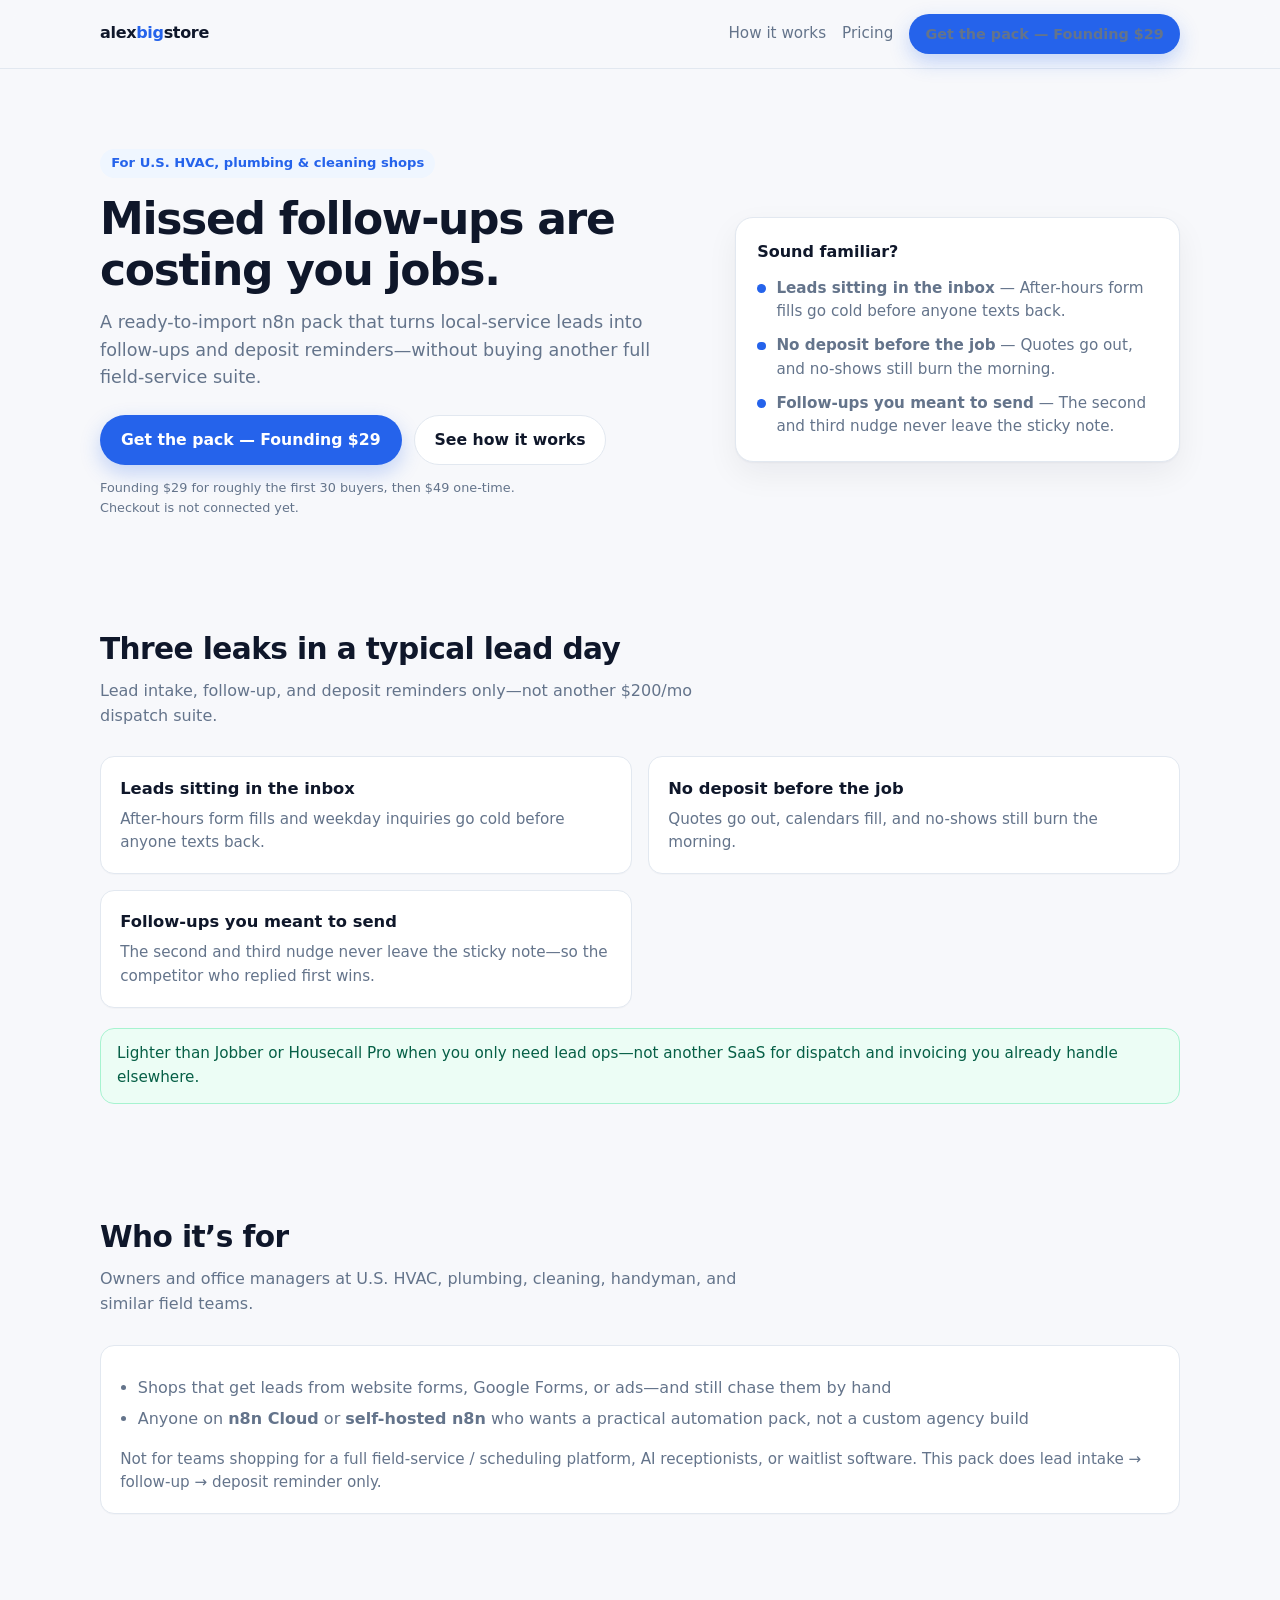
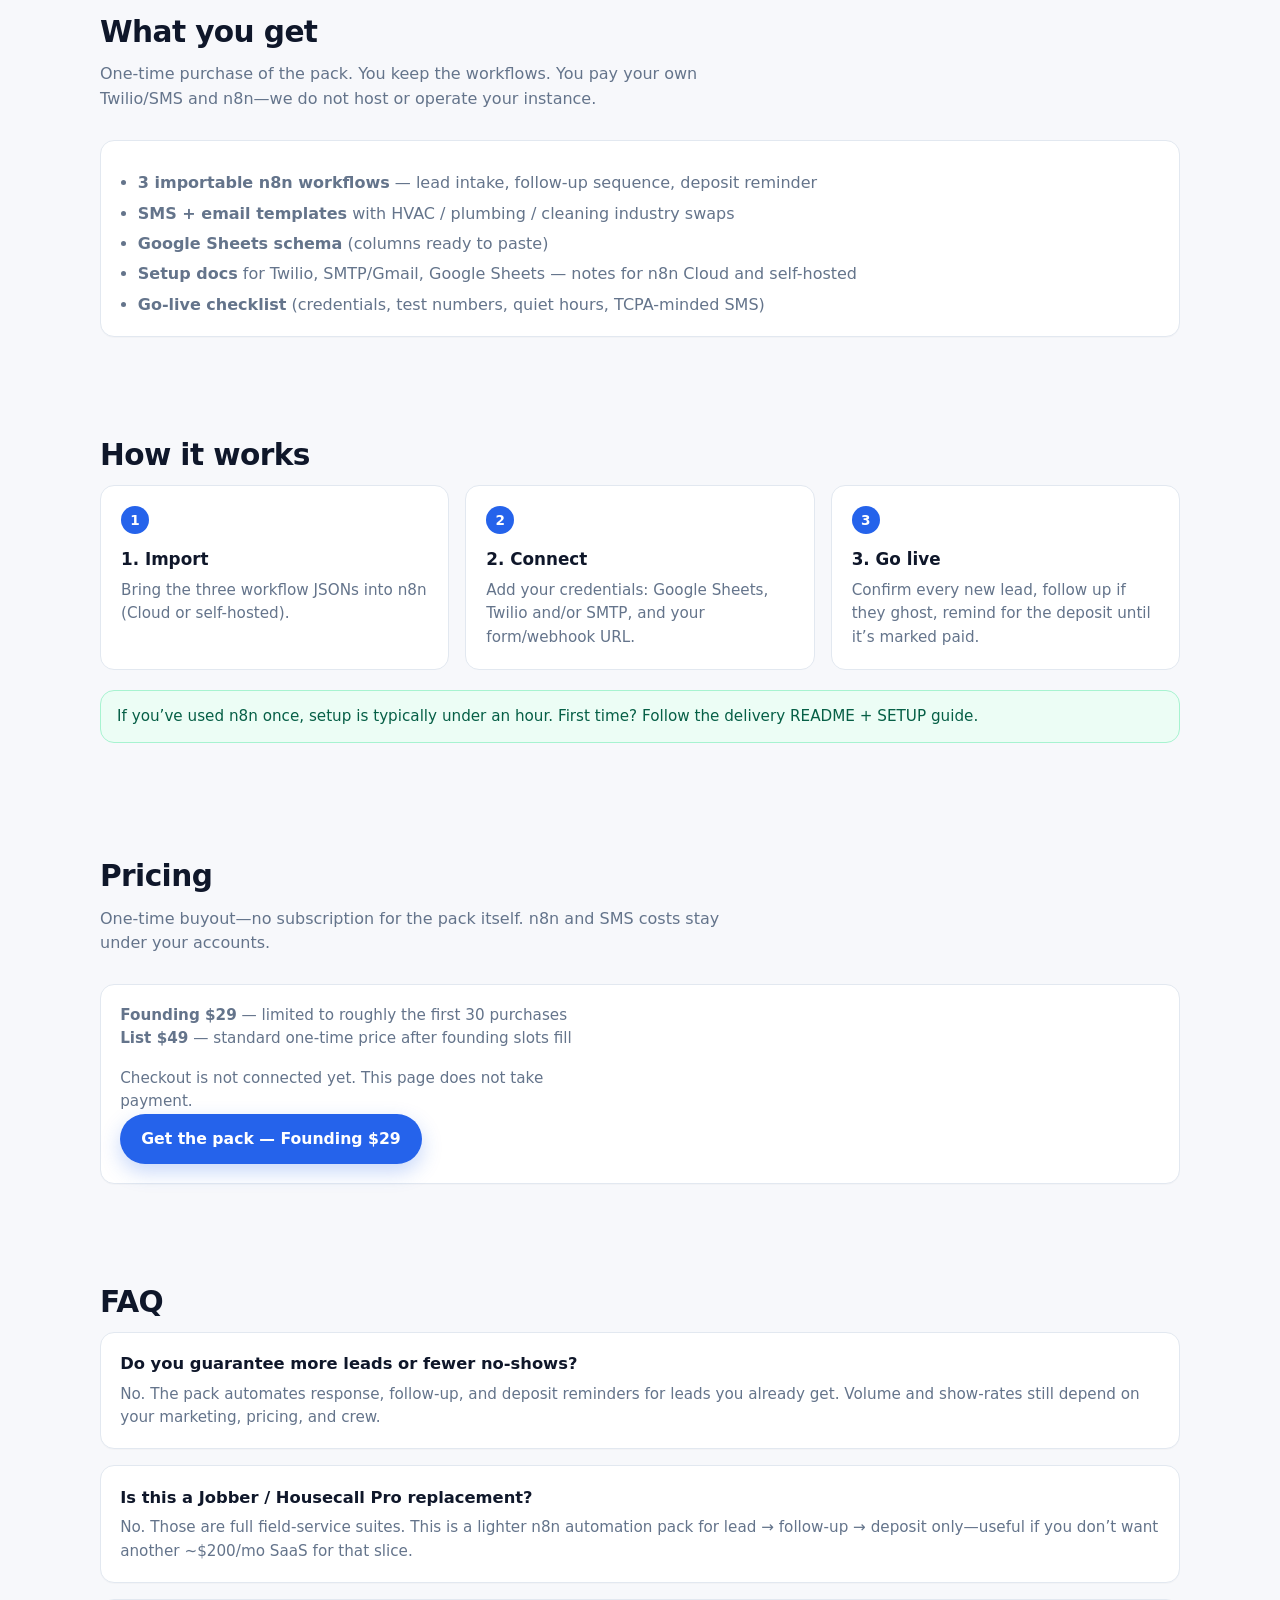
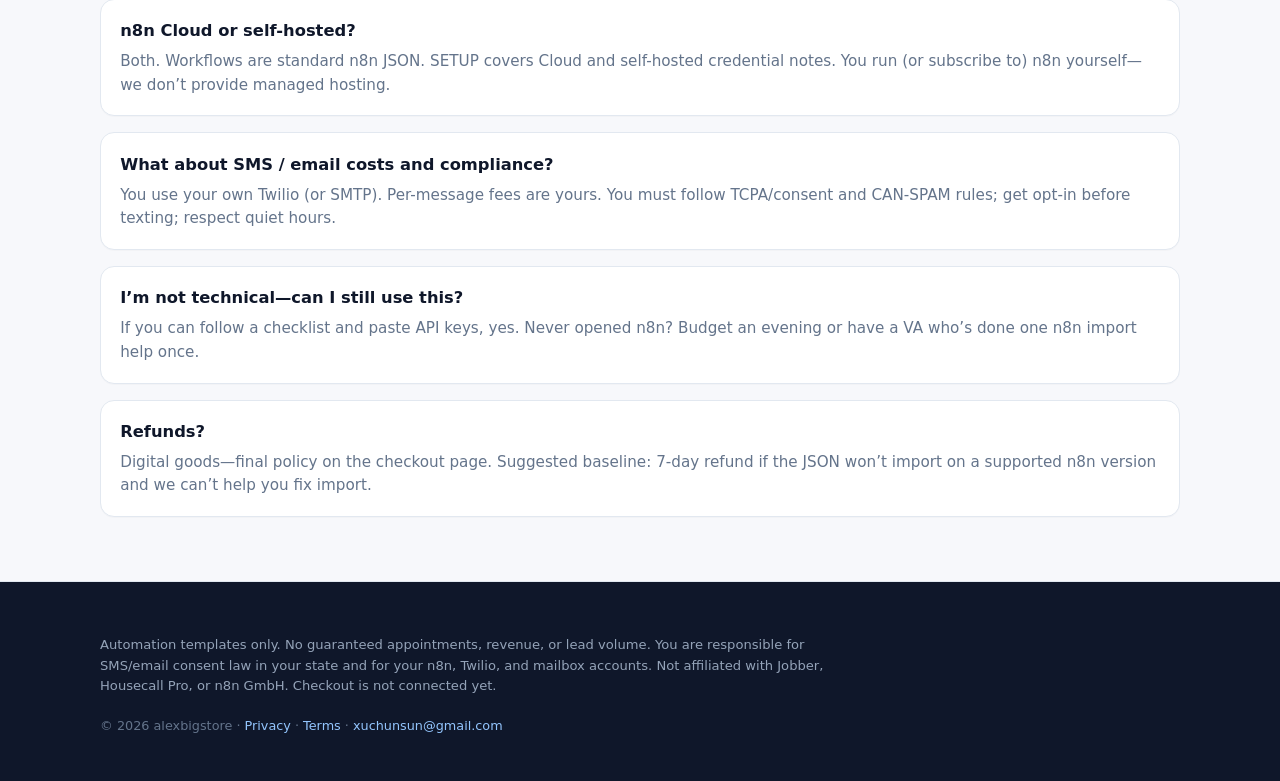
==== local-service-lead-ops/index.html @ c032e698 "Add Local Service Lead Ops Pack landing and thanks pages. Checkout is not connected yet; CTAs stay o" ====
<!DOCTYPE html>
<html lang="en">
<head>
  <meta charset="utf-8" />
  <meta name="viewport" content="width=device-width, initial-scale=1" />
  <title>Local Service Lead Ops Pack — Founding $29 | alexbigstore</title>
  <meta name="description" content="A ready-to-import n8n pack that turns local-service leads into follow-ups and deposit reminders—without buying another full field-service suite. Founding $29, then $49 one-time." />
  <link rel="stylesheet" href="/styles.css" />
  <!-- Cancel path: /local-service-lead-ops?cancelled=1
       Creem checkout not connected yet — do not collect payment from this page. -->
</head>
<body>
  <header class="site-header">
    <div class="wrap inner">
      <a class="logo" href="/">alex<span>big</span>store</a>
      <nav class="nav" aria-label="Primary">
        <a href="#how">How it works</a>
        <a href="#pricing">Pricing</a>
        <a class="btn btn-primary btn-sm" href="#pricing">Get the pack — Founding $29</a>
      </nav>
    </div>
  </header>

  <main>
    <div class="wrap" style="padding-top:1rem">
      <div id="cancelled-banner" class="banner" role="status">
        Checkout was cancelled—no charge. You can restart anytime when you’re ready.
      </div>
    </div>

    <section class="hero">
      <div class="wrap hero-grid">
        <div>
          <div class="eyebrow">For U.S. HVAC, plumbing &amp; cleaning shops</div>
          <h1>Missed follow-ups are costing you jobs.</h1>
          <p class="lede">A ready-to-import n8n pack that turns local-service leads into follow-ups and deposit reminders—without buying another full field-service suite.</p>
          <div class="cta-row">
            <a class="btn btn-primary" href="#pricing" id="cta-buy">Get the pack — Founding $29</a>
            <a class="btn btn-ghost" href="#how">See how it works</a>
          </div>
          <p class="cta-note">Founding $29 for roughly the first 30 buyers, then $49 one-time. Checkout is not connected yet.</p>
        </div>
        <aside class="hero-card" aria-label="Pain snapshot">
          <h3>Sound familiar?</h3>
          <ul class="mini-list">
            <li><span class="dot" aria-hidden="true"></span><span><strong>Leads sitting in the inbox</strong> — After-hours form fills go cold before anyone texts back.</span></li>
            <li><span class="dot" aria-hidden="true"></span><span><strong>No deposit before the job</strong> — Quotes go out, and no-shows still burn the morning.</span></li>
            <li><span class="dot" aria-hidden="true"></span><span><strong>Follow-ups you meant to send</strong> — The second and third nudge never leave the sticky note.</span></li>
          </ul>
        </aside>
      </div>
    </section>

    <section id="pain">
      <div class="wrap">
        <h2 class="section-title">Three leaks in a typical lead day</h2>
        <p class="section-sub">Lead intake, follow-up, and deposit reminders only—not another $200/mo dispatch suite.</p>
        <div class="pain-grid">
          <article class="card">
            <h3>Leads sitting in the inbox</h3>
            <p>After-hours form fills and weekday inquiries go cold before anyone texts back.</p>
          </article>
          <article class="card">
            <h3>No deposit before the job</h3>
            <p>Quotes go out, calendars fill, and no-shows still burn the morning.</p>
          </article>
          <article class="card">
            <h3>Follow-ups you meant to send</h3>
            <p>The second and third nudge never leave the sticky note—so the competitor who replied first wins.</p>
          </article>
        </div>
        <p class="pill-note">Lighter than Jobber or Housecall Pro when you only need lead ops—not another SaaS for dispatch and invoicing you already handle elsewhere.</p>
      </div>
    </section>

    <section id="who">
      <div class="wrap">
        <h2 class="section-title">Who it’s for</h2>
        <p class="section-sub">Owners and office managers at U.S. HVAC, plumbing, cleaning, handyman, and similar field teams.</p>
        <div class="card">
          <ul class="muted-list">
            <li>Shops that get leads from website forms, Google Forms, or ads—and still chase them by hand</li>
            <li>Anyone on <strong>n8n Cloud</strong> or <strong>self-hosted n8n</strong> who wants a practical automation pack, not a custom agency build</li>
          </ul>
          <p style="margin-top:1rem;color:var(--muted)">Not for teams shopping for a full field-service / scheduling platform, AI receptionists, or waitlist software. This pack does lead intake → follow-up → deposit reminder only.</p>
        </div>
      </div>
    </section>

    <section id="inside">
      <div class="wrap">
        <h2 class="section-title">What you get</h2>
        <p class="section-sub">One-time purchase of the pack. You keep the workflows. You pay your own Twilio/SMS and n8n—we do not host or operate your instance.</p>
        <div class="card">
          <ul class="muted-list">
            <li><strong>3 importable n8n workflows</strong> — lead intake, follow-up sequence, deposit reminder</li>
            <li><strong>SMS + email templates</strong> with HVAC / plumbing / cleaning industry swaps</li>
            <li><strong>Google Sheets schema</strong> (columns ready to paste)</li>
            <li><strong>Setup docs</strong> for Twilio, SMTP/Gmail, Google Sheets — notes for n8n Cloud and self-hosted</li>
            <li><strong>Go-live checklist</strong> (credentials, test numbers, quiet hours, TCPA-minded SMS)</li>
          </ul>
        </div>
      </div>
    </section>

    <section id="how">
      <div class="wrap">
        <h2 class="section-title">How it works</h2>
        <div class="steps">
          <article class="step">
            <h3>1. Import</h3>
            <p>Bring the three workflow JSONs into n8n (Cloud or self-hosted).</p>
          </article>
          <article class="step">
            <h3>2. Connect</h3>
            <p>Add your credentials: Google Sheets, Twilio and/or SMTP, and your form/webhook URL.</p>
          </article>
          <article class="step">
            <h3>3. Go live</h3>
            <p>Confirm every new lead, follow up if they ghost, remind for the deposit until it’s marked paid.</p>
          </article>
        </div>
        <p class="pill-note">If you’ve used n8n once, setup is typically under an hour. First time? Follow the delivery README + SETUP guide.</p>
      </div>
    </section>

    <section id="pricing">
      <div class="wrap">
        <h2 class="section-title">Pricing</h2>
        <p class="section-sub">One-time buyout—no subscription for the pack itself. n8n and SMS costs stay under your accounts.</p>
        <div class="card">
          <p><strong>Founding $29</strong> — limited to roughly the first 30 purchases</p>
          <p><strong>List $49</strong> — standard one-time price after founding slots fill</p>
          <p class="cta-note" style="margin-top:1rem">Checkout is not connected yet. This page does not take payment.</p>
          <a class="btn btn-primary" href="#pricing" aria-disabled="true">Get the pack — Founding $29</a>
        </div>
      </div>
    </section>

    <section id="faq">
      <div class="wrap">
        <h2 class="section-title">FAQ</h2>
        <article class="card">
          <h3>Do you guarantee more leads or fewer no-shows?</h3>
          <p>No. The pack automates response, follow-up, and deposit reminders for leads you already get. Volume and show-rates still depend on your marketing, pricing, and crew.</p>
        </article>
        <article class="card" style="margin-top:1rem">
          <h3>Is this a Jobber / Housecall Pro replacement?</h3>
          <p>No. Those are full field-service suites. This is a lighter n8n automation pack for lead → follow-up → deposit only—useful if you don’t want another ~$200/mo SaaS for that slice.</p>
        </article>
        <article class="card" style="margin-top:1rem">
          <h3>n8n Cloud or self-hosted?</h3>
          <p>Both. Workflows are standard n8n JSON. SETUP covers Cloud and self-hosted credential notes. You run (or subscribe to) n8n yourself—we don’t provide managed hosting.</p>
        </article>
        <article class="card" style="margin-top:1rem">
          <h3>What about SMS / email costs and compliance?</h3>
          <p>You use your own Twilio (or SMTP). Per-message fees are yours. You must follow TCPA/consent and CAN-SPAM rules; get opt-in before texting; respect quiet hours.</p>
        </article>
        <article class="card" style="margin-top:1rem">
          <h3>I’m not technical—can I still use this?</h3>
          <p>If you can follow a checklist and paste API keys, yes. Never opened n8n? Budget an evening or have a VA who’s done one n8n import help once.</p>
        </article>
        <article class="card" style="margin-top:1rem">
          <h3>Refunds?</h3>
          <p>Digital goods—final policy on the checkout page. Suggested baseline: 7-day refund if the JSON won’t import on a supported n8n version and we can’t help you fix import.</p>
        </article>
      </div>
    </section>
  </main>

  <footer class="site-footer">
    <div class="wrap">
      <p class="compliance">Automation templates only. No guaranteed appointments, revenue, or lead volume. You are responsible for SMS/email consent law in your state and for your n8n, Twilio, and mailbox accounts. Not affiliated with Jobber, Housecall Pro, or n8n GmbH. Checkout is not connected yet.</p>
      <p class="meta-line">© <span id="y"></span> alexbigstore · <a href="/privacy/">Privacy</a> · <a href="/terms/">Terms</a> · <a href="mailto:xuchunsun@gmail.com">xuchunsun@gmail.com</a></p>
    </div>
  </footer>
  <script>
    document.getElementById("y").textContent = new Date().getFullYear();
    (function () {
      try {
        var q = new URLSearchParams(window.location.search);
        if (q.get("cancelled") === "1") {
          var el = document.getElementById("cancelled-banner");
          if (el) el.classList.add("show");
        }
      } catch (e) {}
    })();
  </script>
</body>
</html>
---- styles.css ----
/* Newsletter Sponsorship Ops Kit — alexbigstore.com
   Clean indie-SaaS look; mobile-first; light theme with dark accents. */

:root {
  --bg: #f7f8fb;
  --surface: #ffffff;
  --ink: #0f172a;
  --muted: #64748b;
  --line: #e2e8f0;
  --brand: #2563eb;
  --brand-hover: #1d4ed8;
  --brand-soft: #eff6ff;
  --accent: #0ea5e9;
  --ok: #059669;
  --warn: #b45309;
  --radius: 14px;
  --shadow: 0 1px 2px rgba(15, 23, 42, 0.04), 0 12px 32px rgba(15, 23, 42, 0.06);
  --max: 1080px;
  --font: "Inter", system-ui, -apple-system, "Segoe UI", Roboto, sans-serif;
}

*,
*::before,
*::after {
  box-sizing: border-box;
}

html {
  scroll-behavior: smooth;
}

body {
  margin: 0;
  font-family: var(--font);
  color: var(--ink);
  background: var(--bg);
  line-height: 1.55;
  -webkit-font-smoothing: antialiased;
}

a {
  color: var(--brand);
  text-decoration: none;
}

a:hover {
  text-decoration: underline;
}

img {
  max-width: 100%;
  display: block;
}

.wrap {
  width: min(100% - 2rem, var(--max));
  margin-inline: auto;
}

/* Header */
.site-header {
  position: sticky;
  top: 0;
  z-index: 20;
  backdrop-filter: blur(10px);
  background: rgba(247, 248, 251, 0.85);
  border-bottom: 1px solid var(--line);
}

.site-header .inner {
  display: flex;
  align-items: center;
  justify-content: space-between;
  gap: 1rem;
  padding: 0.85rem 0;
}

.logo {
  font-weight: 700;
  letter-spacing: -0.02em;
  color: var(--ink);
  text-decoration: none;
}

.logo span {
  color: var(--brand);
}

.nav {
  display: flex;
  align-items: center;
  gap: 1rem;
  font-size: 0.95rem;
}

.nav a {
  color: var(--muted);
  text-decoration: none;
}

.nav a:hover {
  color: var(--ink);
}

/* Buttons */
.btn {
  display: inline-flex;
  align-items: center;
  justify-content: center;
  gap: 0.4rem;
  padding: 0.75rem 1.25rem;
  border-radius: 999px;
  border: 1px solid transparent;
  font-weight: 600;
  font-size: 0.98rem;
  cursor: pointer;
  text-decoration: none;
  transition: background 0.15s ease, transform 0.15s ease, box-shadow 0.15s ease;
}

.btn:hover {
  text-decoration: none;
  transform: translateY(-1px);
}

.btn-primary {
  background: var(--brand);
  color: #fff;
  box-shadow: 0 8px 20px rgba(37, 99, 235, 0.25);
}

.btn-primary:hover {
  background: var(--brand-hover);
  color: #fff;
}

.btn-ghost {
  background: var(--surface);
  color: var(--ink);
  border-color: var(--line);
}

.btn-ghost:hover {
  background: var(--brand-soft);
  color: var(--brand);
}

.btn-sm {
  padding: 0.5rem 0.95rem;
  font-size: 0.9rem;
}

/* Hero */
.hero {
  padding: 4rem 0 3rem;
}

.hero-grid {
  display: grid;
  gap: 2rem;
  align-items: center;
}

@media (min-width: 860px) {
  .hero-grid {
    grid-template-columns: 1.15fr 0.85fr;
  }
}

.eyebrow {
  display: inline-flex;
  align-items: center;
  gap: 0.4rem;
  padding: 0.3rem 0.7rem;
  border-radius: 999px;
  background: var(--brand-soft);
  color: var(--brand);
  font-size: 0.82rem;
  font-weight: 600;
  margin-bottom: 1rem;
}

.hero h1 {
  margin: 0 0 0.85rem;
  font-size: clamp(1.9rem, 4vw, 2.75rem);
  line-height: 1.15;
  letter-spacing: -0.03em;
}

.hero .lede {
  margin: 0 0 1.5rem;
  font-size: 1.1rem;
  color: var(--muted);
  max-width: 36rem;
}

.cta-row {
  display: flex;
  flex-wrap: wrap;
  gap: 0.75rem;
  align-items: center;
  margin-bottom: 0.65rem;
}

.cta-note {
  font-size: 0.8rem;
  color: var(--muted);
  max-width: 28rem;
}

.hero-card {
  background: var(--surface);
  border: 1px solid var(--line);
  border-radius: calc(var(--radius) + 4px);
  box-shadow: var(--shadow);
  padding: 1.35rem;
}

.hero-card h3 {
  margin: 0 0 0.75rem;
  font-size: 1rem;
}

.mini-list {
  list-style: none;
  margin: 0;
  padding: 0;
  display: grid;
  gap: 0.65rem;
}

.mini-list li {
  display: grid;
  grid-template-columns: auto 1fr;
  gap: 0.65rem;
  align-items: start;
  font-size: 0.95rem;
  color: var(--muted);
}

.dot {
  width: 0.55rem;
  height: 0.55rem;
  margin-top: 0.45rem;
  border-radius: 50%;
  background: var(--brand);
  flex-shrink: 0;
}

/* Sections */
section {
  padding: 3rem 0;
}

.section-title {
  margin: 0 0 0.4rem;
  font-size: clamp(1.4rem, 2.5vw, 1.85rem);
  letter-spacing: -0.02em;
}

.section-sub {
  margin: 0 0 1.75rem;
  color: var(--muted);
  max-width: 40rem;
}

.pain-grid {
  display: grid;
  gap: 1rem;
}

@media (min-width: 700px) {
  .pain-grid {
    grid-template-columns: repeat(2, 1fr);
  }
}

.card {
  background: var(--surface);
  border: 1px solid var(--line);
  border-radius: var(--radius);
  padding: 1.15rem 1.2rem;
  box-shadow: 0 1px 0 rgba(15, 23, 42, 0.02);
}

.card h3 {
  margin: 0 0 0.4rem;
  font-size: 1.02rem;
}

.card p {
  margin: 0;
  color: var(--muted);
  font-size: 0.95rem;
}

.pill-note {
  margin-top: 1.25rem;
  padding: 0.85rem 1rem;
  border-radius: var(--radius);
  background: #ecfdf5;
  color: #065f46;
  border: 1px solid #a7f3d0;
  font-size: 0.95rem;
}

/* Steps */
.steps {
  display: grid;
  gap: 1rem;
  counter-reset: step;
}

@media (min-width: 800px) {
  .steps {
    grid-template-columns: repeat(3, 1fr);
  }
}

.step {
  position: relative;
  background: var(--surface);
  border: 1px solid var(--line);
  border-radius: var(--radius);
  padding: 1.25rem;
}

.step::before {
  counter-increment: step;
  content: counter(step);
  display: inline-flex;
  align-items: center;
  justify-content: center;
  width: 1.75rem;
  height: 1.75rem;
  border-radius: 50%;
  background: var(--brand);
  color: #fff;
  font-size: 0.85rem;
  font-weight: 700;
  margin-bottom: 0.75rem;
}

.step h3 {
  margin: 0 0 0.4rem;
  font-size: 1.05rem;
}

.step p {
  margin: 0;
  color: var(--muted);
  font-size: 0.95rem;
}

/* Table */
.table-wrap {
  overflow-x: auto;
  border: 1px solid var(--line);
  border-radius: var(--radius);
  background: var(--surface);
}

table {
  width: 100%;
  border-collapse: collapse;
  font-size: 0.95rem;
}

th,
td {
  text-align: left;
  padding: 0.85rem 1rem;
  border-bottom: 1px solid var(--line);
  vertical-align: top;
}

th {
  background: #f8fafc;
  font-size: 0.82rem;
  text-transform: uppercase;
  letter-spacing: 0.04em;
  color: var(--muted);
}

tr:last-child td {
  border-bottom: 0;
}

/* Pricing / who */
.two-col {
  display: grid;
  gap: 1rem;
}

@media (min-width: 800px) {
  .two-col {
    grid-template-columns: 1fr 1fr;
  }
}

.price-box {
  background: linear-gradient(160deg, #eff6ff, #ffffff 55%);
  border: 1px solid #bfdbfe;
}

.price-box .amount {
  font-size: 2rem;
  font-weight: 760;
  letter-spacing: -0.03em;
  margin: 0.35rem 0 0.5rem;
}

.price-box .amount small {
  font-size: 0.95rem;
  font-weight: 600;
  color: var(--muted);
}

.muted-list {
  margin: 0.75rem 0 0;
  padding-left: 1.1rem;
  color: var(--muted);
}

.muted-list li + li {
  margin-top: 0.35rem;
}

/* FAQ */
.faq details {
  background: var(--surface);
  border: 1px solid var(--line);
  border-radius: var(--radius);
  padding: 0.9rem 1rem;
  margin-bottom: 0.65rem;
}

.faq summary {
  cursor: pointer;
  font-weight: 600;
}

.faq details p {
  margin: 0.65rem 0 0;
  color: var(--muted);
  font-size: 0.95rem;
}

/* Footer */
.site-footer {
  border-top: 1px solid var(--line);
  padding: 2.5rem 0 2rem;
  margin-top: 1rem;
  background: #0f172a;
  color: #cbd5e1;
}

.site-footer a {
  color: #93c5fd;
}

.site-footer .compliance {
  font-size: 0.82rem;
  color: #94a3b8;
  max-width: 48rem;
}

.footer-cta {
  display: flex;
  flex-wrap: wrap;
  gap: 0.75rem;
  align-items: center;
  justify-content: space-between;
  margin-bottom: 1.5rem;
}

.footer-cta h2 {
  margin: 0 0 0.35rem;
  color: #fff;
  font-size: 1.25rem;
}

.footer-cta p {
  margin: 0;
  color: #94a3b8;
  font-size: 0.95rem;
}

.meta-line {
  margin-top: 1.25rem;
  font-size: 0.8rem;
  color: #64748b;
}

/* Product / thanks pages */
.page-narrow {
  max-width: 720px;
  margin: 0 auto;
  padding: 3rem 0 4rem;
}

.banner {
  display: none;
  margin-bottom: 1.25rem;
  padding: 0.85rem 1rem;
  border-radius: var(--radius);
  border: 1px solid #fde68a;
  background: #fffbeb;
  color: #92400e;
  font-size: 0.95rem;
}

.banner.show {
  display: block;
}

.unlock-list {
  list-style: none;
  margin: 1.25rem 0;
  padding: 0;
  display: grid;
  gap: 0.75rem;
}

.unlock-list li {
  background: var(--surface);
  border: 1px solid var(--line);
  border-radius: var(--radius);
  padding: 1rem 1.1rem;
}

.unlock-list strong {
  display: block;
  margin-bottom: 0.25rem;
}

.placeholder {
  font-family: ui-monospace, SFMono-Regular, Menlo, Consolas, monospace;
  font-size: 0.85rem;
  color: var(--warn);
  background: #fff7ed;
  border: 1px dashed #fdba74;
  padding: 0.35rem 0.5rem;
  border-radius: 8px;
  word-break: break-all;
}

.setup-ol {
  color: var(--muted);
  padding-left: 1.2rem;
}

.setup-ol li + li {
  margin-top: 0.4rem;
}

.notice {
  margin-top: 1.5rem;
  padding: 0.9rem 1rem;
  border-radius: var(--radius);
  background: var(--brand-soft);
  border: 1px solid #bfdbfe;
  color: #1e3a8a;
  font-size: 0.95rem;
}
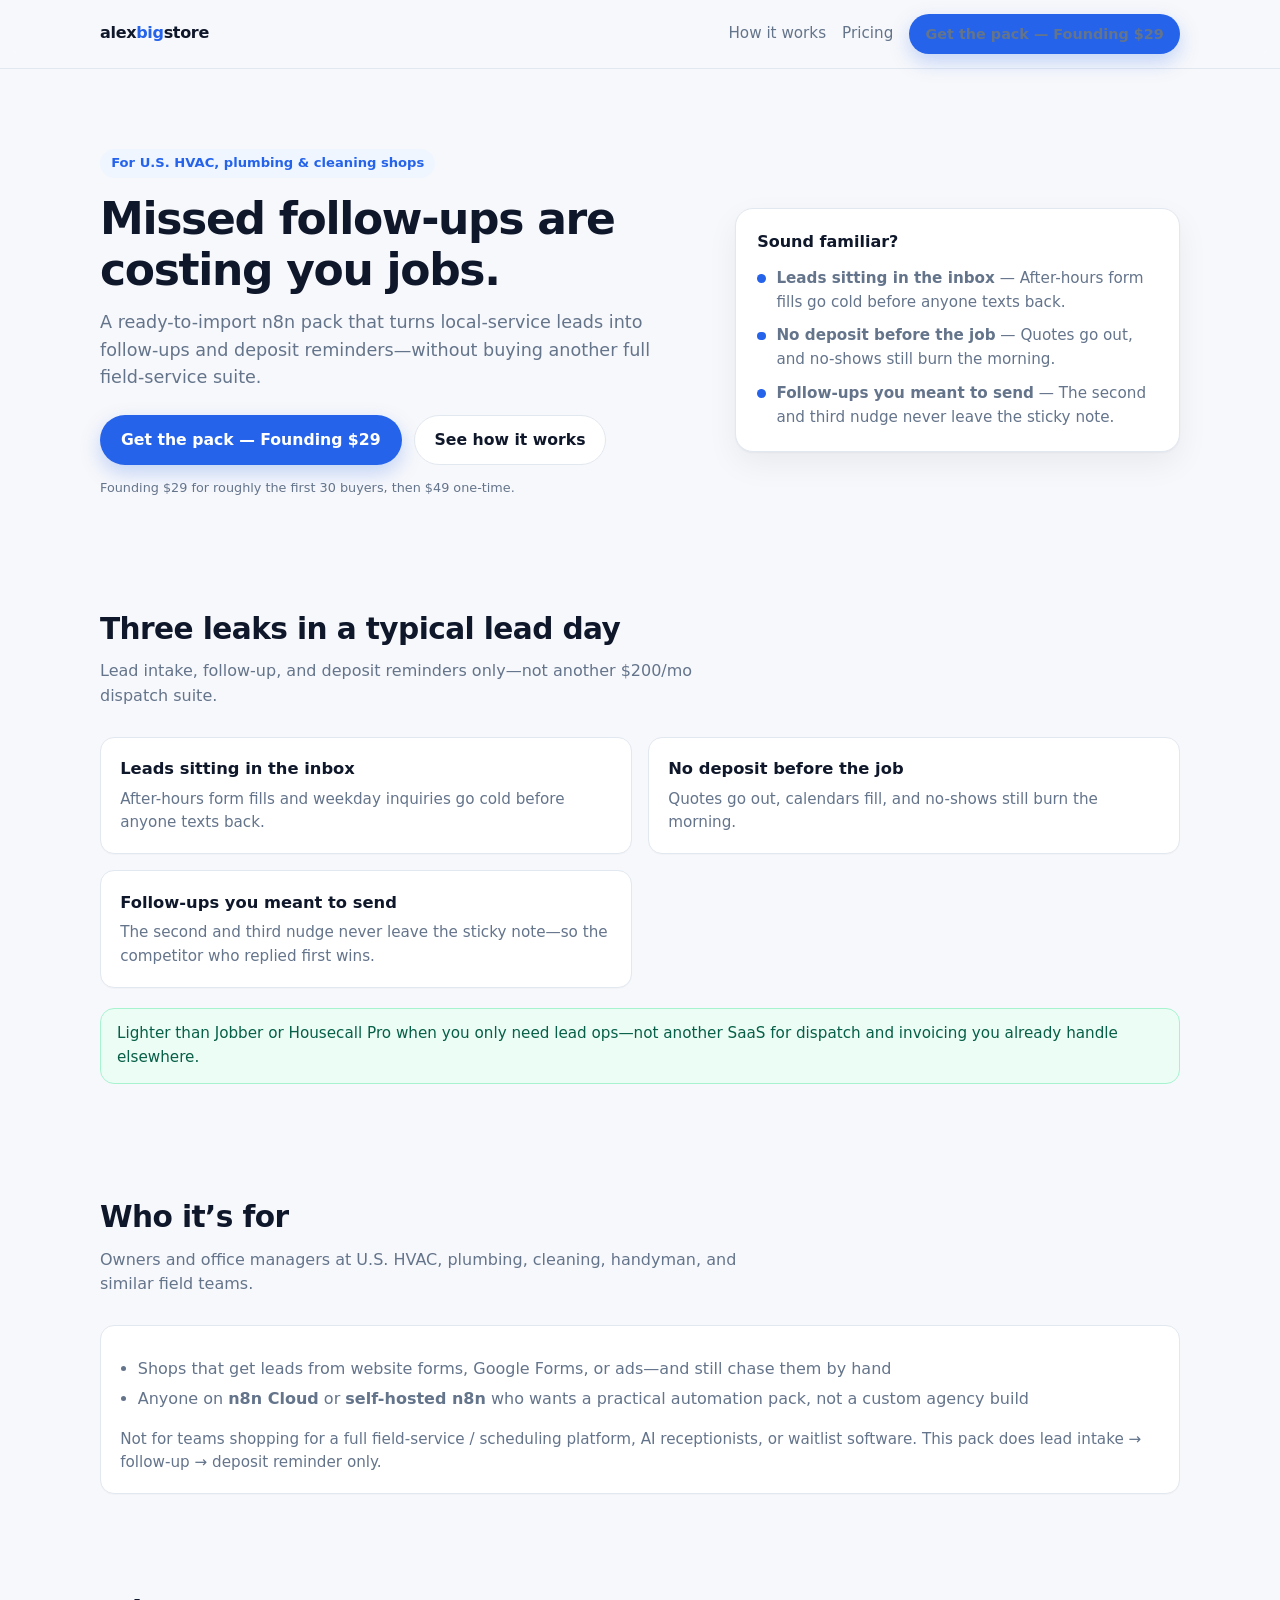
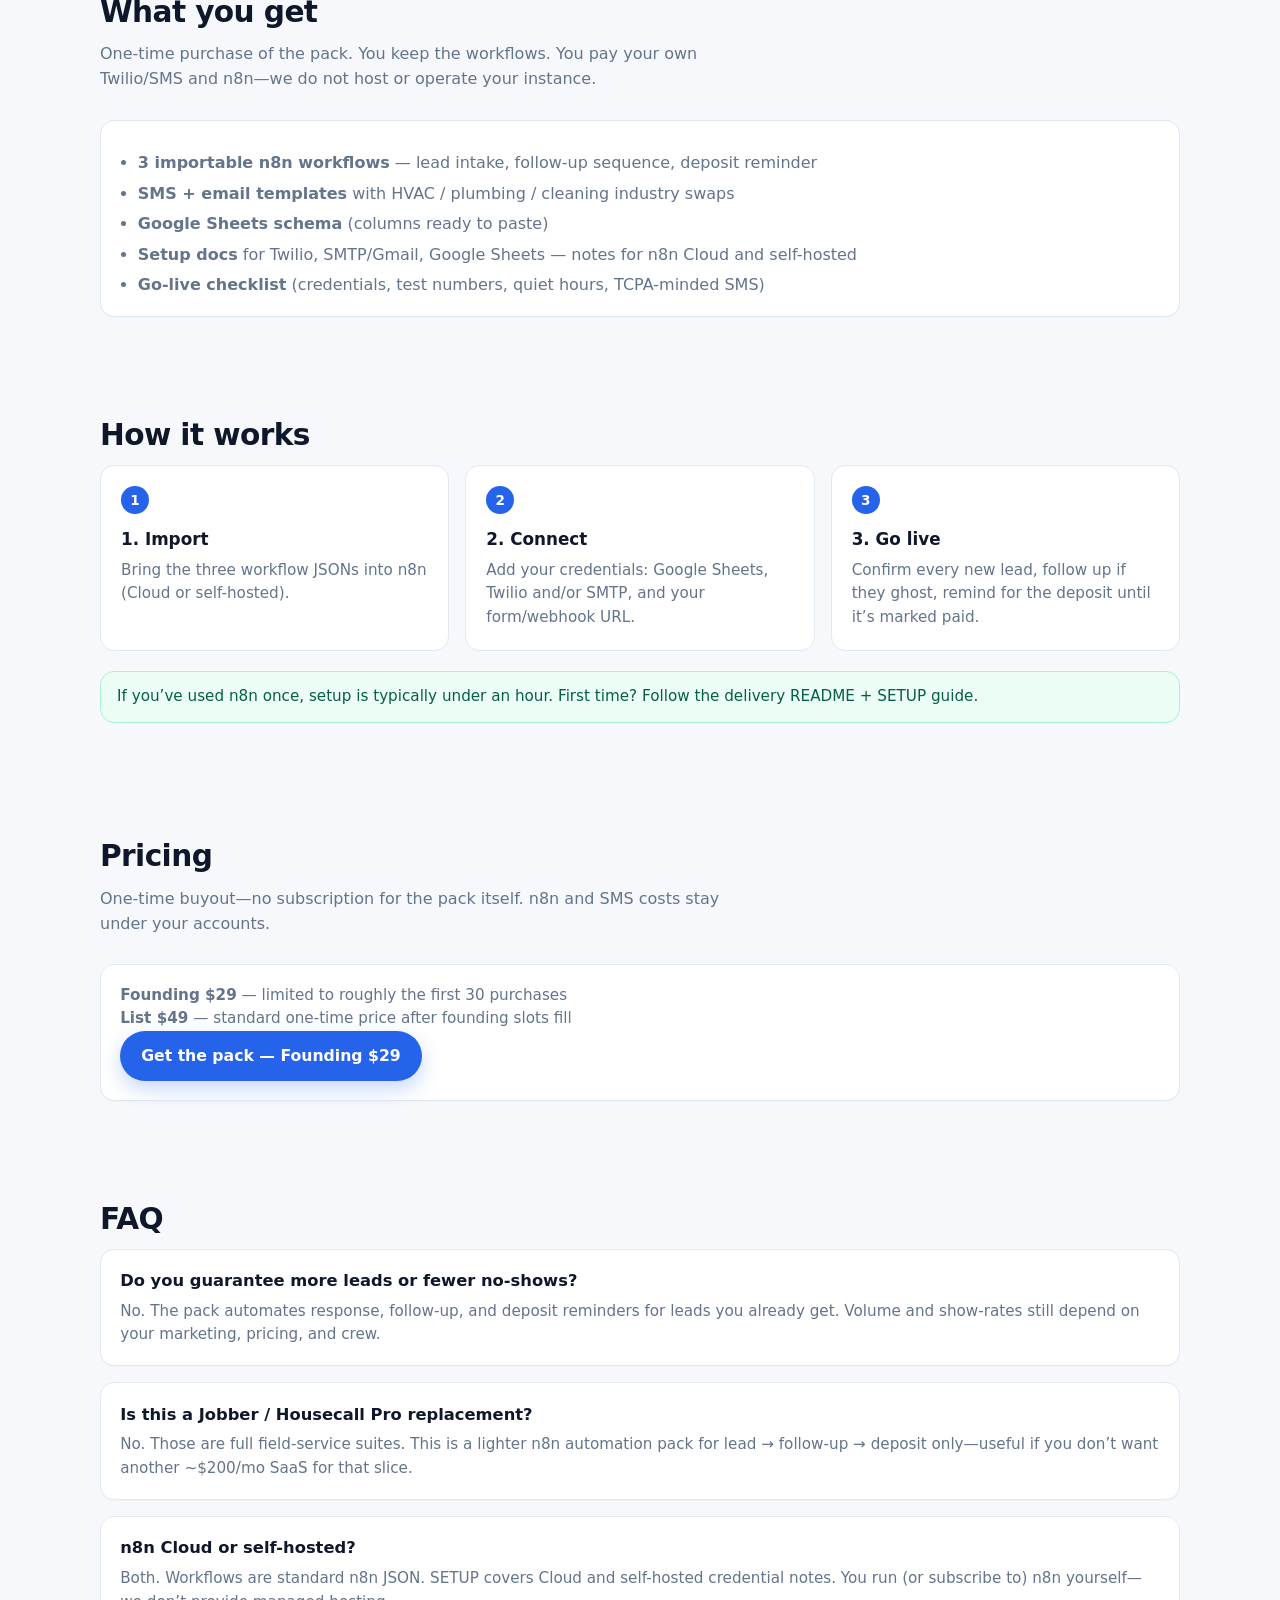
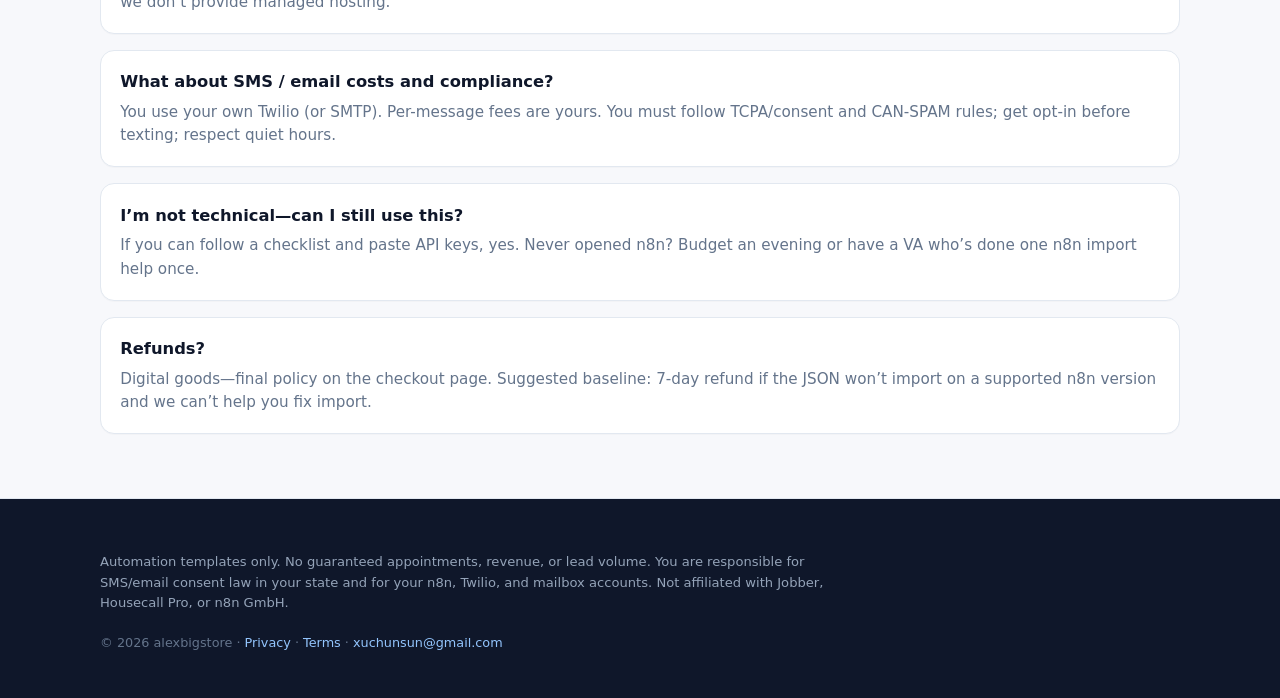
==== commit d640747d: "Connect Local Service Lead Ops Pack landing CTAs to the official Creem product URL. Remove 'checkout" ====
--- a/local-service-lead-ops/index.html
+++ b/local-service-lead-ops/index.html
@@ -7,7 +7,7 @@
   <meta name="description" content="A ready-to-import n8n pack that turns local-service leads into follow-ups and deposit reminders—without buying another full field-service suite. Founding $29, then $49 one-time." />
   <link rel="stylesheet" href="/styles.css" />
   <!-- Cancel path: /local-service-lead-ops?cancelled=1
-       Creem checkout not connected yet — do not collect payment from this page. -->
+       Official product URL only: https://www.creem.io/product/prod_51qaxMJKuKoC9P48zGfidD -->
 </head>
 <body>
   <header class="site-header">
@@ -16,7 +16,7 @@
       <nav class="nav" aria-label="Primary">
         <a href="#how">How it works</a>
         <a href="#pricing">Pricing</a>
-        <a class="btn btn-primary btn-sm" href="#pricing">Get the pack — Founding $29</a>
+        <a class="btn btn-primary btn-sm" href="https://www.creem.io/product/prod_51qaxMJKuKoC9P48zGfidD">Get the pack — Founding $29</a>
       </nav>
     </div>
   </header>
@@ -35,10 +35,10 @@
           <h1>Missed follow-ups are costing you jobs.</h1>
           <p class="lede">A ready-to-import n8n pack that turns local-service leads into follow-ups and deposit reminders—without buying another full field-service suite.</p>
           <div class="cta-row">
-            <a class="btn btn-primary" href="#pricing" id="cta-buy">Get the pack — Founding $29</a>
+            <a class="btn btn-primary" href="https://www.creem.io/product/prod_51qaxMJKuKoC9P48zGfidD" id="cta-buy">Get the pack — Founding $29</a>
             <a class="btn btn-ghost" href="#how">See how it works</a>
           </div>
-          <p class="cta-note">Founding $29 for roughly the first 30 buyers, then $49 one-time. Checkout is not connected yet.</p>
+          <p class="cta-note">Founding $29 for roughly the first 30 buyers, then $49 one-time.</p>
         </div>
         <aside class="hero-card" aria-label="Pain snapshot">
           <h3>Sound familiar?</h3>
@@ -131,8 +131,7 @@
         <div class="card">
           <p><strong>Founding $29</strong> — limited to roughly the first 30 purchases</p>
           <p><strong>List $49</strong> — standard one-time price after founding slots fill</p>
-          <p class="cta-note" style="margin-top:1rem">Checkout is not connected yet. This page does not take payment.</p>
-          <a class="btn btn-primary" href="#pricing" aria-disabled="true">Get the pack — Founding $29</a>
+          <a class="btn btn-primary" href="https://www.creem.io/product/prod_51qaxMJKuKoC9P48zGfidD">Get the pack — Founding $29</a>
         </div>
       </div>
     </section>
@@ -170,7 +169,7 @@
 
   <footer class="site-footer">
     <div class="wrap">
-      <p class="compliance">Automation templates only. No guaranteed appointments, revenue, or lead volume. You are responsible for SMS/email consent law in your state and for your n8n, Twilio, and mailbox accounts. Not affiliated with Jobber, Housecall Pro, or n8n GmbH. Checkout is not connected yet.</p>
+      <p class="compliance">Automation templates only. No guaranteed appointments, revenue, or lead volume. You are responsible for SMS/email consent law in your state and for your n8n, Twilio, and mailbox accounts. Not affiliated with Jobber, Housecall Pro, or n8n GmbH.</p>
       <p class="meta-line">© <span id="y"></span> alexbigstore · <a href="/privacy/">Privacy</a> · <a href="/terms/">Terms</a> · <a href="mailto:xuchunsun@gmail.com">xuchunsun@gmail.com</a></p>
     </div>
   </footer>
